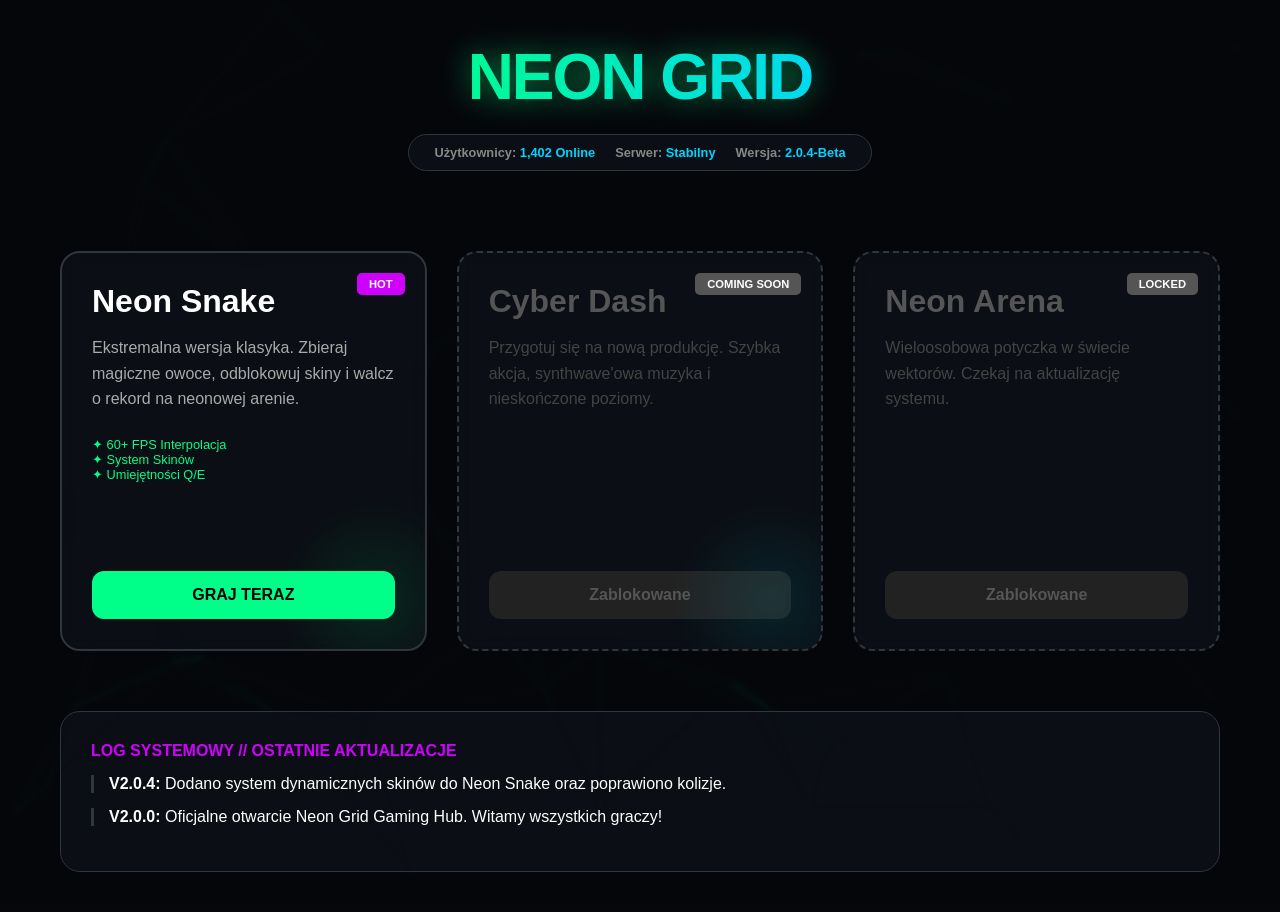
==== snake/index.html @ ca0427bd "Add files via upload" ====
<!DOCTYPE html>
<html lang="pl">

<head>
    <meta charset="UTF-8">
    <meta name="viewport" content="width=device-width, initial-scale=1.0">
    <title>NEON GRID | Gaming Hub</title>
    <style>
        :root {
            --primary: #00ff88;
            --secondary: #00d4ff;
            --accent: #d000ff;
            --bg: #05070a;
            --card-bg: rgba(13, 17, 23, 0.8);
            --border: #30363d;
        }

        * {
            box-sizing: border-box;
            margin: 0;
            padding: 0;
        }

        body {
            background-color: var(--bg);
            color: white;
            font-family: 'Segoe UI', Roboto, sans-serif;
            overflow-x: hidden;
            min-height: 100vh;
        }

        /* --- BACKGROUND ANIMATION --- */
        #bg-canvas {
            position: fixed;
            top: 0;
            left: 0;
            z-index: -1;
            filter: blur(2px);
            opacity: 0.4;
        }

        /* --- LAYOUT --- */
        .container {
            max-width: 1200px;
            margin: 0 auto;
            padding: 40px 20px;
            display: flex;
            flex-direction: column;
            align-items: center;
        }

        header {
            text-align: center;
            margin-bottom: 60px;
        }

        .logo {
            font-size: 4rem;
            font-weight: 900;
            letter-spacing: -2px;
            background: linear-gradient(90deg, var(--primary), var(--secondary));
            -webkit-background-clip: text;
            -webkit-text-fill-color: transparent;
            filter: drop-shadow(0 0 15px rgba(0, 255, 136, 0.5));
            text-transform: uppercase;
        }

        .status-bar {
            display: flex;
            gap: 20px;
            margin-top: 20px;
            background: var(--card-bg);
            padding: 10px 25px;
            border-radius: 50px;
            border: 1px solid var(--border);
            font-size: 0.8rem;
            font-weight: bold;
            color: #888;
        }

        .status-bar span b {
            color: var(--secondary);
        }

        /* --- GAME GRID --- */
        .game-grid {
            display: grid;
            grid-template-columns: repeat(auto-fit, minmax(300px, 1fr));
            gap: 30px;
            width: 100%;
            margin-top: 20px;
        }

        .game-card {
            background: var(--card-bg);
            border: 2px solid var(--border);
            border-radius: 20px;
            padding: 30px;
            position: relative;
            overflow: hidden;
            transition: 0.4s cubic-bezier(0.175, 0.885, 0.32, 1.275);
            cursor: pointer;
            backdrop-filter: blur(10px);
            display: flex;
            flex-direction: column;
            justify-content: space-between;
            min-height: 400px;
        }

        .game-card:hover {
            border-color: var(--primary);
            transform: translateY(-10px) scale(1.02);
            box-shadow: 0 20px 40px rgba(0, 255, 136, 0.15);
        }

        .game-card h2 {
            font-size: 2rem;
            margin-bottom: 15px;
            z-index: 2;
        }

        .game-card p {
            color: #aaa;
            line-height: 1.6;
            margin-bottom: 25px;
            z-index: 2;
        }

        .btn-play {
            background: var(--primary);
            color: #000;
            text-decoration: none;
            text-align: center;
            padding: 15px;
            border-radius: 12px;
            font-weight: 900;
            text-transform: uppercase;
            transition: 0.3s;
            z-index: 2;
        }

        .btn-play:hover {
            background: #fff;
            transform: scale(1.05);
        }

        .btn-locked {
            background: #222;
            color: #555;
            text-decoration: none;
            text-align: center;
            padding: 15px;
            border-radius: 12px;
            font-weight: 900;
            cursor: not-allowed;
        }

        /* --- DECORATIONS --- */
        .badge {
            position: absolute;
            top: 20px;
            right: 20px;
            background: var(--accent);
            color: white;
            padding: 5px 12px;
            border-radius: 5px;
            font-size: 0.7rem;
            font-weight: 900;
        }

        .visual-effect {
            position: absolute;
            bottom: -50px;
            right: -50px;
            width: 200px;
            height: 200px;
            background: radial-gradient(circle, var(--primary) 0%, transparent 70%);
            opacity: 0.1;
            transition: 0.5s;
        }

        .game-card:hover .visual-effect {
            opacity: 0.3;
            transform: scale(1.5);
        }

        /* --- DASHBOARD ELEMENTS --- */
        .news-section {
            width: 100%;
            margin-top: 60px;
            background: var(--card-bg);
            border: 1px solid var(--border);
            border-radius: 20px;
            padding: 30px;
        }

        .news-title {
            color: var(--accent);
            font-weight: 900;
            margin-bottom: 15px;
            display: block;
        }

        .news-item {
            border-left: 3px solid var(--border);
            padding-left: 15px;
            margin-bottom: 15px;
        }
    </style>
</head>

<body>

    <canvas id="bg-canvas"></canvas>

    <div class="container">
        <header>
            <div class="logo">Neon Grid</div>
            <div class="status-bar">
                <span>Użytkownicy: <b>1,402 Online</b></span>
                <span>Serwer: <b>Stabilny</b></span>
                <span>Wersja: <b>2.0.4-Beta</b></span>
            </div>
        </header>

        <div class="game-grid">
            <div class="game-card">
                <span class="badge">HOT</span>
                <div>
                    <h2>Neon Snake</h2>
                    <p>Ekstremalna wersja klasyka. Zbieraj magiczne owoce, odblokowuj skiny i walcz o rekord na neonowej
                        arenie.</p>
                    <ul style="list-style: none; font-size: 0.8rem; color: var(--primary);">
                        <li>✦ 60+ FPS Interpolacja</li>
                        <li>✦ System Skinów</li>
                        <li>✦ Umiejętności Q/E</li>
                    </ul>
                </div>
                <a href="snake.html" class="btn-play">Graj Teraz</a>
                <div class="visual-effect"></div>
            </div>

            <div class="game-card" style="border-style: dashed;">
                <span class="badge" style="background: #555;">COMING SOON</span>
                <div>
                    <h2 style="color: #555;">Cyber Dash</h2>
                    <p style="color: #444;">Przygotuj się na nową produkcję. Szybka akcja, synthwave'owa muzyka i
                        nieskończone poziomy.</p>
                </div>
                <a href="#" class="btn-locked">Zablokowane</a>
                <div class="visual-effect"
                    style="background: radial-gradient(circle, var(--secondary) 0%, transparent 70%);"></div>
            </div>

            <div class="game-card" style="border-style: dashed;">
                <span class="badge" style="background: #555;">LOCKED</span>
                <div>
                    <h2 style="color: #555;">Neon Arena</h2>
                    <p style="color: #444;">Wieloosobowa potyczka w świecie wektorów. Czekaj na aktualizację systemu.
                    </p>
                </div>
                <a href="#" class="btn-locked">Zablokowane</a>
            </div>
        </div>

        <div class="news-section">
            <span class="news-title">LOG SYSTEMOWY // OSTATNIE AKTUALIZACJE</span>
            <div class="news-item">
                <strong>V2.0.4:</strong> Dodano system dynamicznych skinów do Neon Snake oraz poprawiono kolizje.
            </div>
            <div class="news-item">
                <strong>V2.0.0:</strong> Oficjalne otwarcie Neon Grid Gaming Hub. Witamy wszystkich graczy!
            </div>
        </div>
    </div>

    <script>
        // --- ANIMACJA TŁA ---
        const canvas = document.getElementById('bg-canvas');
        const ctx = canvas.getContext('2d');

        let width, height;
        function resize() {
            width = canvas.width = window.innerWidth;
            height = canvas.height = window.innerHeight;
        }
        window.onresize = resize;
        resize();

        const dots = Array.from({ length: 50 }, () => ({
            x: Math.random() * width,
            y: Math.random() * height,
            vx: (Math.random() - 0.5) * 1,
            vy: (Math.random() - 0.5) * 1
        }));

        function animate() {
            ctx.fillStyle = '#05070a';
            ctx.fillRect(0, 0, width, height);

            ctx.strokeStyle = '#00ff8822';
            ctx.lineWidth = 1;

            dots.forEach(d => {
                d.x += d.vx;
                d.y += d.vy;
                if (d.x < 0 || d.x > width) d.vx *= -1;
                if (d.y < 0 || d.y > height) d.vy *= -1;

                ctx.beginPath();
                ctx.arc(d.x, d.y, 2, 0, Math.PI * 2);
                ctx.fill();

                dots.forEach(other => {
                    const dist = Math.hypot(d.x - other.x, d.y - other.y);
                    if (dist < 200) {
                        ctx.globalAlpha = 1 - (dist / 200);
                        ctx.beginPath();
                        ctx.moveTo(d.x, d.y);
                        ctx.lineTo(other.x, other.y);
                        ctx.stroke();
                    }
                });
            });
            ctx.globalAlpha = 1;
            requestAnimationFrame(animate);
        }
        animate();

        // Efekt "bajeru" na kartach - śledzenie myszki
        document.querySelectorAll('.game-card').forEach(card => {
            card.onmousemove = e => {
                const rect = card.getBoundingClientRect();
                const x = e.clientX - rect.left;
                const y = e.clientY - rect.top;
                card.style.setProperty('--x', `${x}px`);
                card.style.setProperty('--y', `${y}px`);
            };
        });
    </script>

</body>

</html>
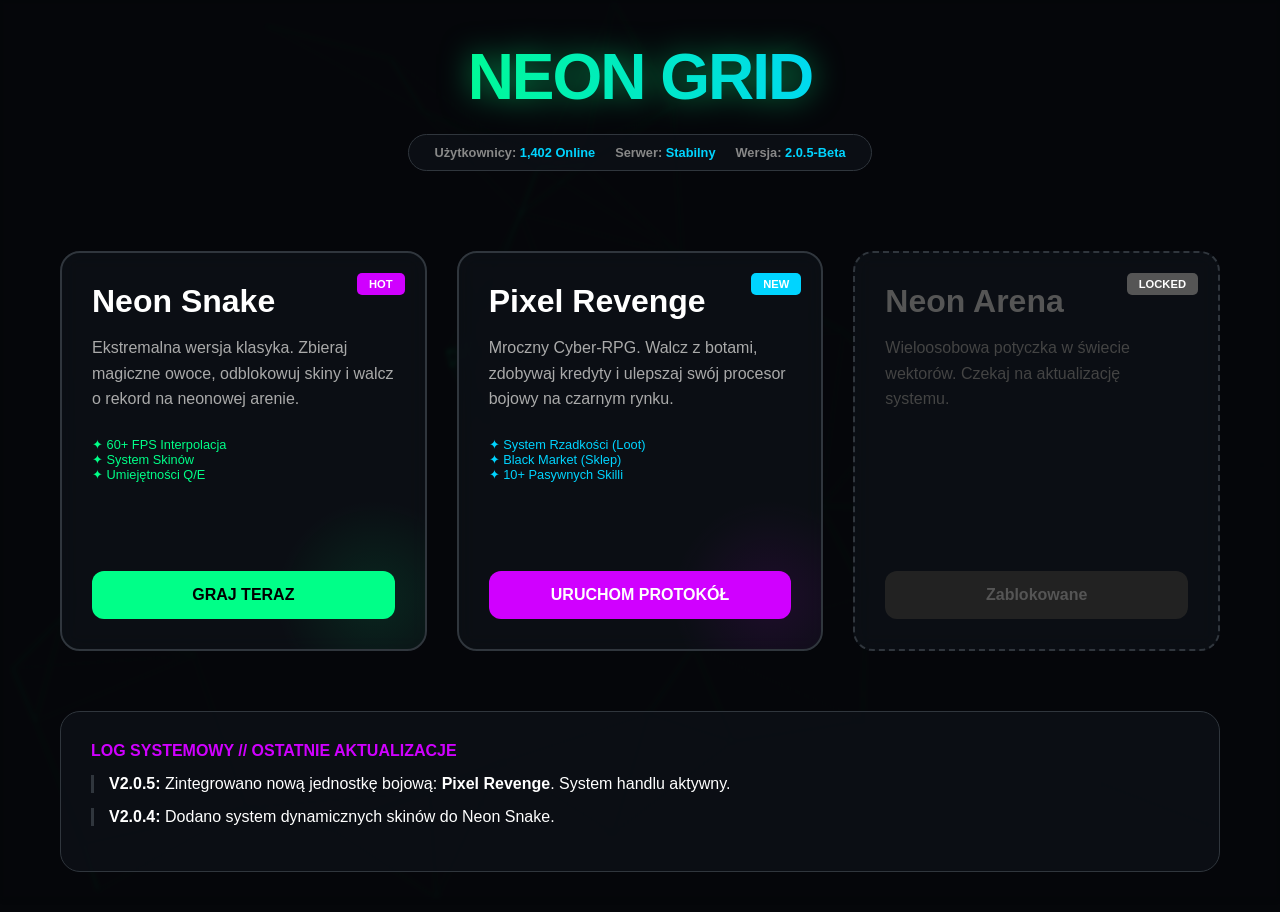
==== commit 8d139ff1: "Add files via upload Nowa gra dodana" ====
--- a/snake/index.html
+++ b/snake/index.html
@@ -113,6 +113,12 @@
             box-shadow: 0 20px 40px rgba(0, 255, 136, 0.15);
         }
 
+        /* Fioletowa poświata dla Twojej nowej gry */
+        .game-card.purple-theme:hover {
+            border-color: var(--accent);
+            box-shadow: 0 20px 40px rgba(208, 0, 255, 0.15);
+        }
+
         .game-card h2 {
             font-size: 2rem;
             margin-bottom: 15px;
@@ -139,8 +145,14 @@
             z-index: 2;
         }
 
+        .btn-play.btn-purple {
+            background: var(--accent);
+            color: white;
+        }
+
         .btn-play:hover {
             background: #fff;
+            color: #000;
             transform: scale(1.05);
         }
 
@@ -219,7 +231,7 @@
             <div class="status-bar">
                 <span>Użytkownicy: <b>1,402 Online</b></span>
                 <span>Serwer: <b>Stabilny</b></span>
-                <span>Wersja: <b>2.0.4-Beta</b></span>
+                <span>Wersja: <b>2.0.5-Beta</b></span>
             </div>
         </header>
 
@@ -240,16 +252,21 @@
                 <div class="visual-effect"></div>
             </div>
 
-            <div class="game-card" style="border-style: dashed;">
-                <span class="badge" style="background: #555;">COMING SOON</span>
+            <div class="game-card purple-theme">
+                <span class="badge" style="background: var(--secondary);">NEW</span>
                 <div>
-                    <h2 style="color: #555;">Cyber Dash</h2>
-                    <p style="color: #444;">Przygotuj się na nową produkcję. Szybka akcja, synthwave'owa muzyka i
-                        nieskończone poziomy.</p>
+                    <h2>Pixel Revenge</h2>
+                    <p>Mroczny Cyber-RPG. Walcz z botami, zdobywaj kredyty i ulepszaj swój procesor bojowy na czarnym
+                        rynku.</p>
+                    <ul style="list-style: none; font-size: 0.8rem; color: var(--secondary);">
+                        <li>✦ System Rzadkości (Loot)</li>
+                        <li>✦ Black Market (Sklep)</li>
+                        <li>✦ 10+ Pasywnych Skilli</li>
+                    </ul>
                 </div>
-                <a href="#" class="btn-locked">Zablokowane</a>
+                <a href="rpg/rpg.html" class="btn-play btn-purple">Uruchom Protokół</a>
                 <div class="visual-effect"
-                    style="background: radial-gradient(circle, var(--secondary) 0%, transparent 70%);"></div>
+                    style="background: radial-gradient(circle, var(--accent) 0%, transparent 70%);"></div>
             </div>
 
             <div class="game-card" style="border-style: dashed;">
@@ -266,10 +283,11 @@
         <div class="news-section">
             <span class="news-title">LOG SYSTEMOWY // OSTATNIE AKTUALIZACJE</span>
             <div class="news-item">
-                <strong>V2.0.4:</strong> Dodano system dynamicznych skinów do Neon Snake oraz poprawiono kolizje.
+                <strong>V2.0.5:</strong> Zintegrowano nową jednostkę bojową: <b>Pixel Revenge</b>. System handlu
+                aktywny.
             </div>
             <div class="news-item">
-                <strong>V2.0.0:</strong> Oficjalne otwarcie Neon Grid Gaming Hub. Witamy wszystkich graczy!
+                <strong>V2.0.4:</strong> Dodano system dynamicznych skinów do Neon Snake.
             </div>
         </div>
     </div>
@@ -326,17 +344,6 @@
             requestAnimationFrame(animate);
         }
         animate();
-
-        // Efekt "bajeru" na kartach - śledzenie myszki
-        document.querySelectorAll('.game-card').forEach(card => {
-            card.onmousemove = e => {
-                const rect = card.getBoundingClientRect();
-                const x = e.clientX - rect.left;
-                const y = e.clientY - rect.top;
-                card.style.setProperty('--x', `${x}px`);
-                card.style.setProperty('--y', `${y}px`);
-            };
-        });
     </script>
 
 </body>
